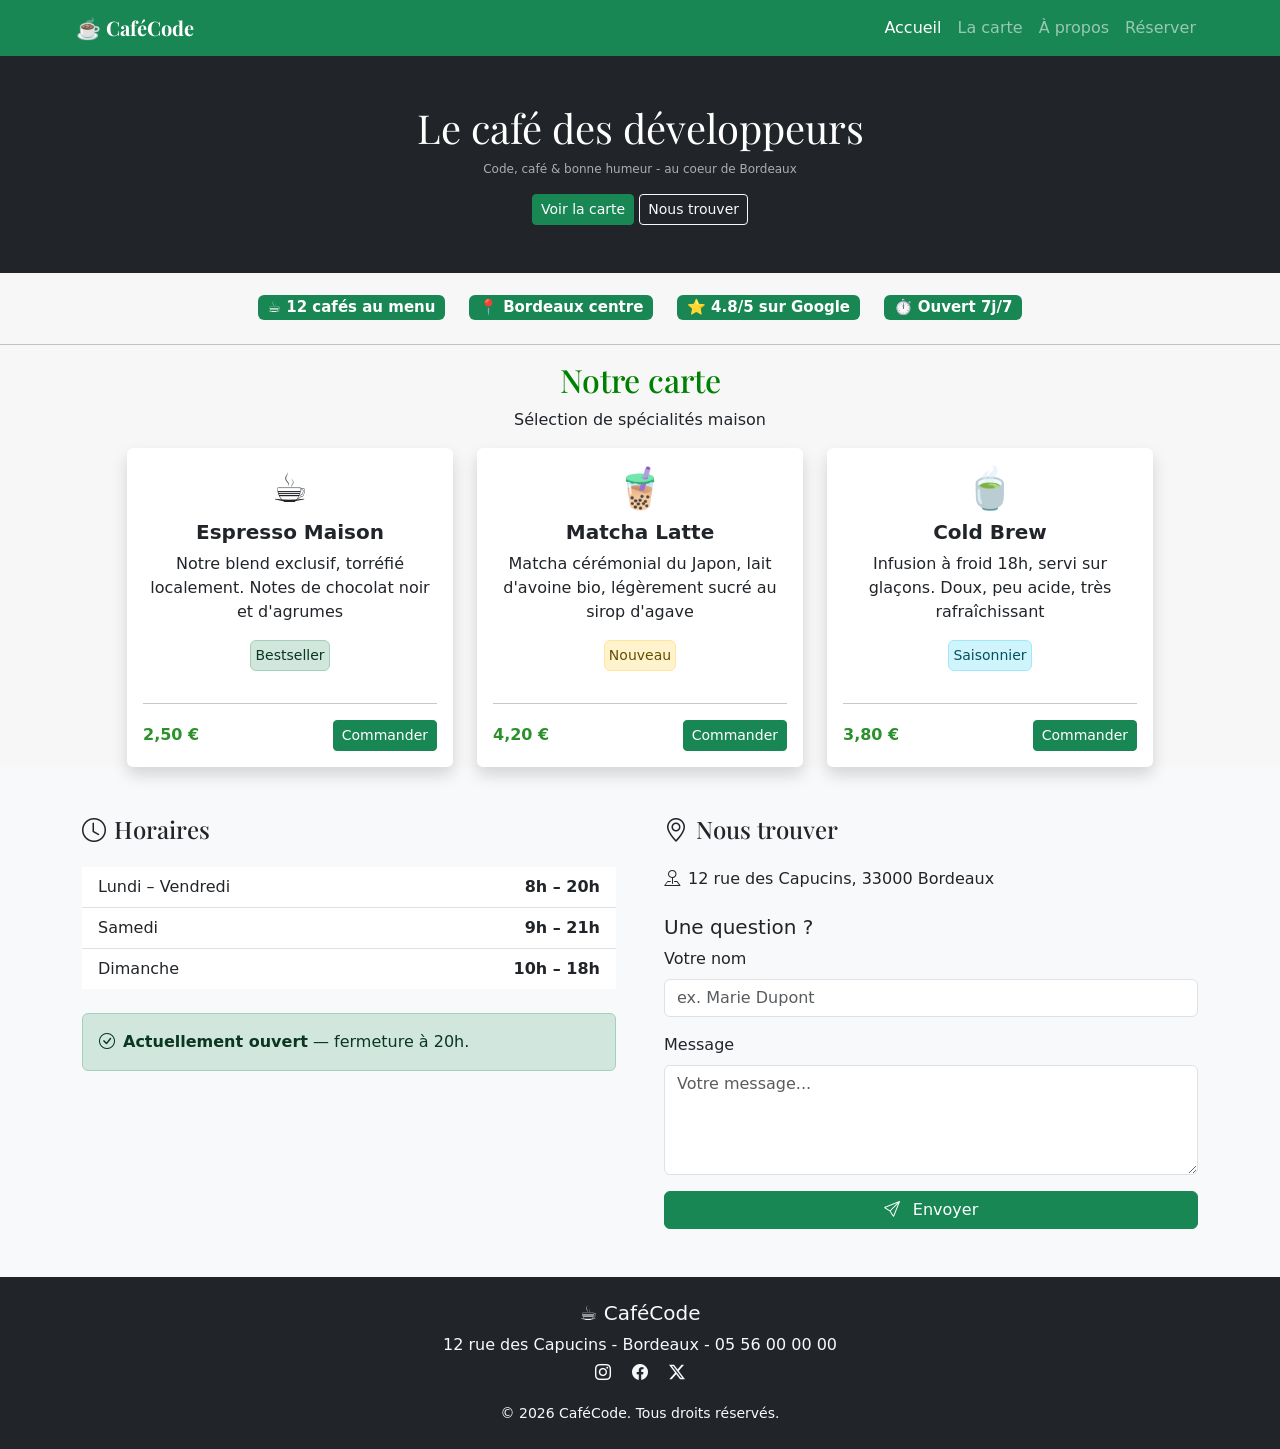
==== index.html @ e6d4447f "Rename cafecode.html to index.html" ====
<!DOCTYPE html>
<html lang="en">

<head>
  <meta charset="UTF-8">
  <meta name="viewport" content="width=device-width, initial-scale=1.0">
  <title>CafeCode</title>
  <link rel="preconnect" href="https://fonts.googleapis.com">
  <link rel="preconnect" href="https://fonts.gstatic.com" crossorigin>
  <link href="https://fonts.googleapis.com/css2?family=Playfair+Display:ital,wght@0,400..900;1,400..900&display=swap"
    rel="stylesheet">
  <link href="https://cdn.jsdelivr.net/npm/bootstrap@5.3.3/dist/css/bootstrap.min.css" rel="stylesheet">
  <link href="style.css" rel="stylesheet">

  <script src="https://cdn.jsdelivr.net/npm/bootstrap@5.3.3/dist/js/bootstrap.bundle.min.js"></script>
</head>

<body style="background-color: rgb(247, 247, 247);">
    <!-- Barre de navigation -->
    <nav class="navbar navbar-expand-sm bg-success navbar-dark" style="padding-left: 5%; padding-right: 5%;">
        <!-- fixed-top : pour le fixer sur toute la page, mais dans ce cas, pas besoin -->
        <div class="container-fluid"> <!-- Liste des éléments du header -->
            <span class="navbar-brand" style="font-family: 'Playfair Display'"><b>☕️ CaféCode</b>
            </span>
            <button class="navbar-toggler" type="button" data-bs-toggle="collapse" data-bs-target="#navbarNav"
                aria-controls="navbarNav" aria-expanded="false" aria-label="Toggle navigation">
                <span class="navbar-toggler-icon"></span>
            </button>
            <div class="collapse navbar-collapse" id="navbarNav">
                <ul class="navbar-nav ms-auto"> <!-- Liste d'élément, ms-auto permet d'aligner a droite -->
                    <li class="nav-item">
                        <a class="nav-link active" href="cafecode.html">Accueil</a>
                    </li>
                    <li class="nav-item">
                        <a class="nav-link" href="la_carte.html">La carte</a>
                    </li>
                    <li class="nav-item">
                        <a class="nav-link" href="#">À propos</a>
                    </li>
                    <li class="nav-item">
                        <a class="nav-link " href="reserver.html">Réserver</a>
                    </li>
                </ul>
            </div>
        </div>
    </nav>


  <div class="container-fluid bg-dark text-white p-5"> <!-- div du truc noir -->
    <h1 class="text-center" style="font-family: 'Playfair Display'; font-weight: normal;">Le café des développeurs</h1>
    <p class="text-center" style="font-size: 75%; color: rgb(173, 173, 173);">Code, café & bonne humeur - au coeur de
      Bordeaux</p>
    <div class="text-center">
      <a href="la_carte.html" class="btn btn-success btn-sm">Voir la carte</a>
      <a href="reserver.html" class="btn btn-sm btn-outline-light">Nous trouver</a>
    </div>
  </div>

  <div class="d-flex gap-4 justify-content-center" style="padding-top: 20px">
    <h5><span class="badge bg-success">☕ 12 cafés au menu</span></h5>
    <h5><span class="badge bg-success">📍 Bordeaux centre</span></h5>
    <h5><span class="badge bg-success">⭐ 4.8/5 sur Google</span></h5>
    <h5><span class="badge bg-success">⏱️ Ouvert 7j/7</span></h5>
  </div>
  <hr />

  <div class="container">
    <div class="text-center">
      <h2 style="font-family: 'Playfair Display'; color: green">Notre carte</h2>
      <p>Sélection de spécialités maison</p>
    </div>
    <div class="row justify-content-md-center">

      <!-- Card 1 -->
      <div class="col-md-4" style="width: 350px;">
        <div class="card h-100 border-0 shadow">
          <div class="card-body">
            <div class="text-center">
              <h1 class="card-title">☕</h1>
              <h5><strong>Espresso Maison</strong></h5>
              <p class="card-text">Notre blend exclusif, torréfié localement. Notes de chocolat noir et d'agrumes</p>
              <div class="alert alert-success p-1 small d-inline-block">Bestseller</div>
            </div>
            <hr />
            <div class="d-flex justify-content-between align-items-center mt-3">
              <div style="color: #2b912b;"><strong>2,50 €</strong></div>
              <a href="#" class="btn btn-success btn-sm">Commander</a>
            </div>
          </div>
        </div>
      </div>

      <!-- Card 2 -->
      <div class="col-md-4" style="width: 350px;">
        <div class="card h-100 border-0 shadow">
          <div class="card-body">
            <div class="text-center">
              <h1 class="card-title">🧋</h1>
              <h5><strong>Matcha Latte</strong></h5>
              <p class="card-text">Matcha cérémonial du Japon, lait d'avoine bio, légèrement sucré au sirop d'agave</p>
              <div class="alert alert-warning p-1 small d-inline-block">Nouveau</div>
            </div>
            <hr />
            <div class="d-flex justify-content-between align-items-center mt-3">
              <div style="color: #2b912b;"><strong>4,20 €</strong></div>
              <a href="#" class="btn btn-success btn-sm">Commander</a>
            </div>
          </div>
        </div>
      </div>

      <!-- Card 3 -->
      <div class="col-md-4" style="width: 350px;">
        <div class="card h-100 border-0 shadow">
          <div class="card-body">
            <div class="text-center">
              <h1 class="card-title">🍵</h1>
              <h5><strong>Cold Brew</strong></h5>
              <p class="card-text">Infusion à froid 18h, servi sur glaçons. Doux, peu acide, très rafraîchissant</p>
              <div class="alert alert-info p-1 small d-inline-block">Saisonnier</div>
            </div>
            <hr />
            <div class="d-flex justify-content-between align-items-center mt-3">
              <div style="color: #2b912b;"><strong>3,80 €</strong></div>
              <a href="#" class="btn btn-success btn-sm">Commander</a>
            </div>
          </div>
        </div>
      </div>
    </div>
  </div>

  <section class="py-5 bg-light">
    <div class="container">
      <div class="row g-5">

        <!-- Horaires -->
        <div class="col-md-6">
          <h4 class="mb-4">
            <p style="font-family: 'Playfair Display'"><i class="bi bi-clock me-2"></i></i>Horaires</p>

          </h4>

          <ul class="list-group list-group-flush">
            <li class="list-group-item d-flex justify-content-between">
              <span>Lundi – Vendredi</span>
              <strong>8h – 20h</strong>
            </li>
            <li class="list-group-item d-flex justify-content-between">
              <span>Samedi</span>
              <strong>9h – 21h</strong>
            </li>
            <li class="list-group-item d-flex justify-content-between">
              <span>Dimanche</span>
              <strong>10h – 18h</strong>
            </li>
          </ul>

          <div class="alert alert-success mt-4 d-flex align-items-center">
            <i class="bi bi-check-circle me-2"></i>
            <div>
              <strong>Actuellement ouvert</strong> — fermeture à 20h.
            </div>
          </div>
        </div>

        <!-- Nous trouver -->
        <div class="col-md-6">
          <h4 class="mb-4">
            <p style="font-family: 'Playfair Display'"><i class="bi bi-geo-alt me-2 "></i>Nous trouver</p>
          </h4>

          <p style="color: grey;"></p><i class="bi bi-pin-map me-2"></i></i>12 rue des Capucins, 33000 Bordeaux</p>

          <h5 class="mt-4">Une question ?</h5>

          <form>
            <div class="mb-3">
              <label class="form-label">Votre nom</label>
              <input type="text" class="form-control" placeholder="ex. Marie Dupont">
            </div>

            <div class="mb-3">
              <label class="form-label">Message</label>
              <textarea class="form-control" rows="4" placeholder="Votre message..."></textarea>
            </div>

            <button type="submit" class="btn btn-success w-100">
              <i class="bi bi-send me-2"></i>
              Envoyer
            </button>
          </form>
        </div>

      </div>
    </div>
  </section>
  </div>
  <!-- FOOTER -->
  <footer class="bg-dark text-light py-4">
    <div class="container text-center">
      <h5 class="mb-2">☕️ CaféCode</h5>
      <p class="mb-1">
        12 rue des Capucins - Bordeaux - 05 56 00 00 00
      </p>

      <div class="mb-3">
        <a href="#" class="text-light me-3"><i class="bi bi-instagram"></i></a>
        <a href="#" class="text-light me-3"><i class="bi bi-facebook"></i></a>
        <a href="#" class="text-light"><i class="bi bi-twitter-x"></i></a>
      </div>

      <small>© 2026 CaféCode. Tous droits réservés.</small>
    </div>
  </footer>

  <!-- Liste des émoticones : -->
  <link rel="stylesheet" href="https://cdn.jsdelivr.net/npm/bootstrap-icons@1.11.1/font/bootstrap-icons.css">

</body>

</html>
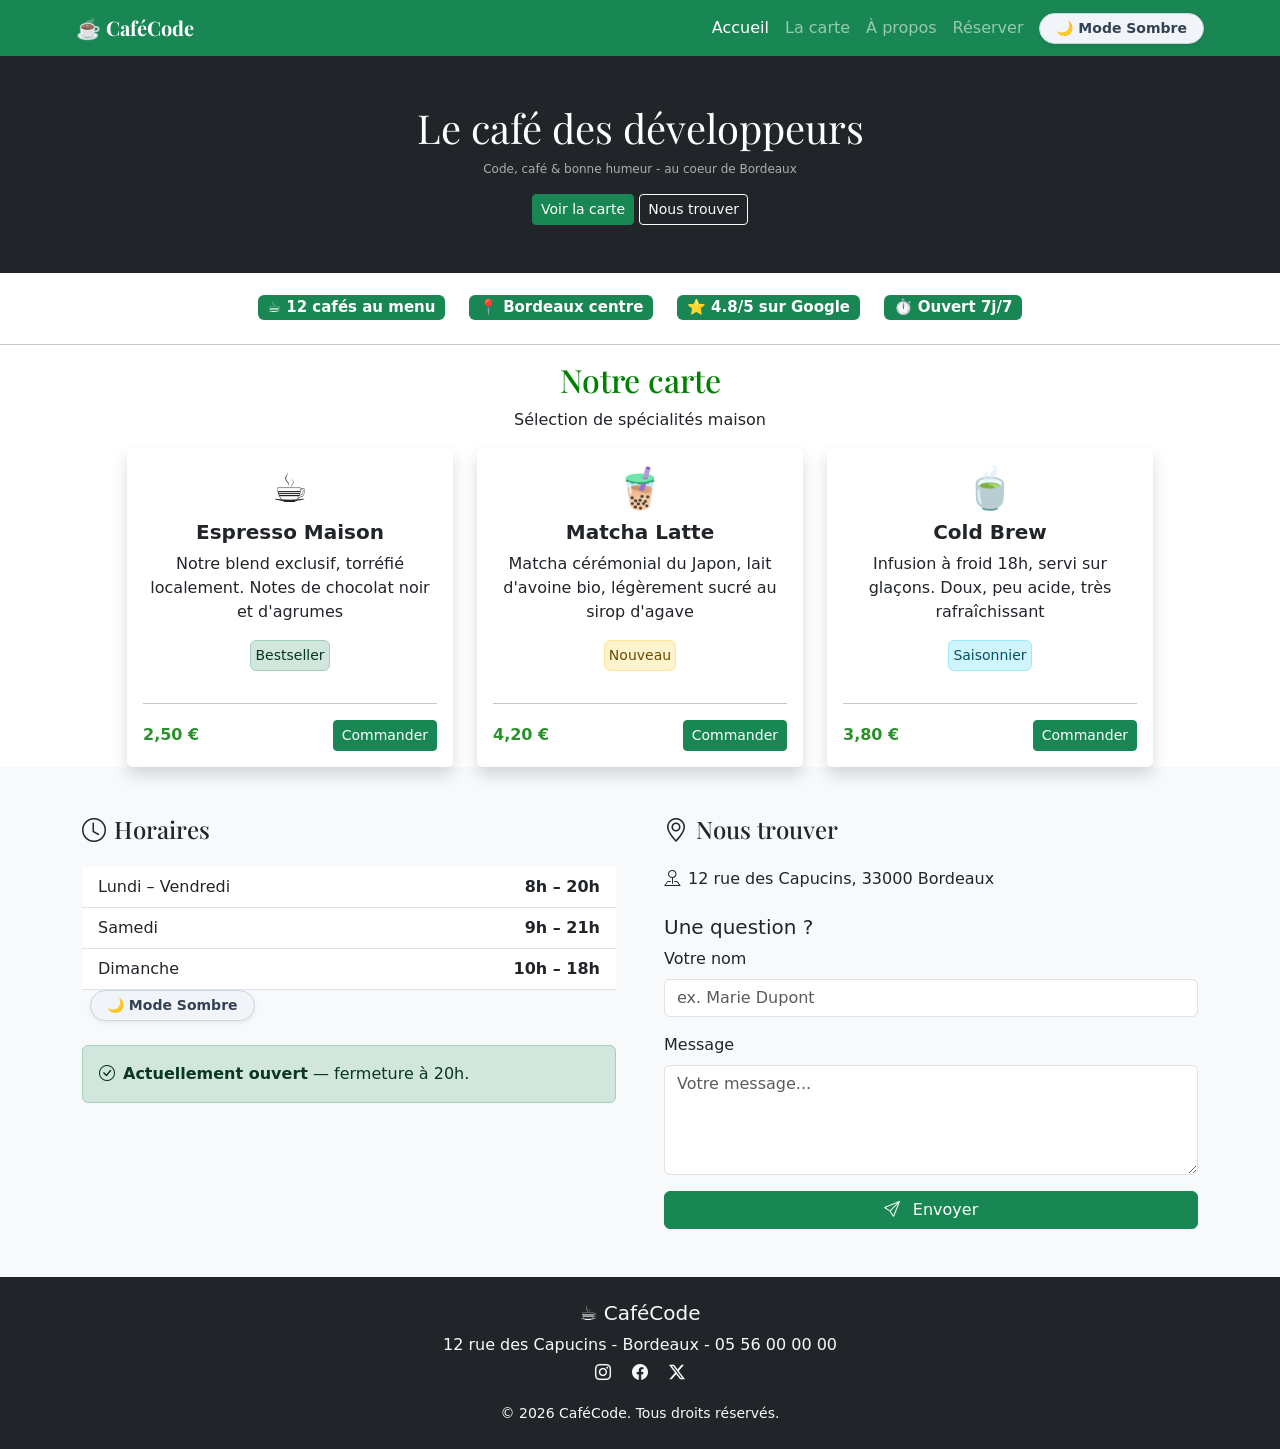
==== commit fe602ecc: "feat: implement dark mode toggle and dynamic theme persistence across pages" ====
--- a/index.html
+++ b/index.html
@@ -13,9 +13,10 @@
   <link href="style.css" rel="stylesheet">
 
   <script src="https://cdn.jsdelivr.net/npm/bootstrap@5.3.3/dist/js/bootstrap.bundle.min.js"></script>
+  <script src="theme.js"></script>
 </head>
 
-<body style="background-color: rgb(247, 247, 247);">
+<body>
     <!-- Barre de navigation -->
     <nav class="navbar navbar-expand-sm bg-success navbar-dark" style="padding-left: 5%; padding-right: 5%;">
         <!-- fixed-top : pour le fixer sur toute la page, mais dans ce cas, pas besoin -->
@@ -29,16 +30,22 @@
             <div class="collapse navbar-collapse" id="navbarNav">
                 <ul class="navbar-nav ms-auto"> <!-- Liste d'élément, ms-auto permet d'aligner a droite -->
                     <li class="nav-item">
-                        <a class="nav-link active" href="cafecode.html">Accueil</a>
+                        <a class="nav-link active" href="index.html">Accueil</a>
                     </li>
                     <li class="nav-item">
                         <a class="nav-link" href="la_carte.html">La carte</a>
                     </li>
                     <li class="nav-item">
-                        <a class="nav-link" href="#">À propos</a>
+                        <a class="nav-link" href="a_propos.html">À propos</a>
                     </li>
                     <li class="nav-item">
                         <a class="nav-link " href="reserver.html">Réserver</a>
+                    </li>
+                
+                <li class="nav-item ms-sm-2 d-flex align-items-center">
+                        <button class="btn btn-light btn-sm rounded-pill px-3 fw-semibold shadow-sm theme-toggle-btn" type="button">
+                            <span class="theme-text">🌙 Mode Sombre</span>
+                        </button>
                     </li>
                 </ul>
             </div>
@@ -74,17 +81,19 @@
       <!-- Card 1 -->
       <div class="col-md-4" style="width: 350px;">
         <div class="card h-100 border-0 shadow">
-          <div class="card-body">
+          <div class="card-body d-flex flex-column">
             <div class="text-center">
               <h1 class="card-title">☕</h1>
               <h5><strong>Espresso Maison</strong></h5>
               <p class="card-text">Notre blend exclusif, torréfié localement. Notes de chocolat noir et d'agrumes</p>
               <div class="alert alert-success p-1 small d-inline-block">Bestseller</div>
             </div>
-            <hr />
-            <div class="d-flex justify-content-between align-items-center mt-3">
-              <div style="color: #2b912b;"><strong>2,50 €</strong></div>
-              <a href="#" class="btn btn-success btn-sm">Commander</a>
+            <div class="mt-auto">
+              <hr />
+              <div class="d-flex justify-content-between align-items-center">
+                <div style="color: #2b912b;"><strong>2,50 €</strong></div>
+                <a href="#" class="btn btn-success btn-sm">Commander</a>
+              </div>
             </div>
           </div>
         </div>
@@ -93,17 +102,19 @@
       <!-- Card 2 -->
       <div class="col-md-4" style="width: 350px;">
         <div class="card h-100 border-0 shadow">
-          <div class="card-body">
+          <div class="card-body d-flex flex-column">
             <div class="text-center">
               <h1 class="card-title">🧋</h1>
               <h5><strong>Matcha Latte</strong></h5>
               <p class="card-text">Matcha cérémonial du Japon, lait d'avoine bio, légèrement sucré au sirop d'agave</p>
               <div class="alert alert-warning p-1 small d-inline-block">Nouveau</div>
             </div>
-            <hr />
-            <div class="d-flex justify-content-between align-items-center mt-3">
-              <div style="color: #2b912b;"><strong>4,20 €</strong></div>
-              <a href="#" class="btn btn-success btn-sm">Commander</a>
+            <div class="mt-auto">
+              <hr />
+              <div class="d-flex justify-content-between align-items-center">
+                <div style="color: #2b912b;"><strong>4,20 €</strong></div>
+                <a href="#" class="btn btn-success btn-sm">Commander</a>
+              </div>
             </div>
           </div>
         </div>
@@ -112,17 +123,19 @@
       <!-- Card 3 -->
       <div class="col-md-4" style="width: 350px;">
         <div class="card h-100 border-0 shadow">
-          <div class="card-body">
+          <div class="card-body d-flex flex-column">
             <div class="text-center">
               <h1 class="card-title">🍵</h1>
               <h5><strong>Cold Brew</strong></h5>
               <p class="card-text">Infusion à froid 18h, servi sur glaçons. Doux, peu acide, très rafraîchissant</p>
               <div class="alert alert-info p-1 small d-inline-block">Saisonnier</div>
             </div>
-            <hr />
-            <div class="d-flex justify-content-between align-items-center mt-3">
-              <div style="color: #2b912b;"><strong>3,80 €</strong></div>
-              <a href="#" class="btn btn-success btn-sm">Commander</a>
+            <div class="mt-auto">
+              <hr />
+              <div class="d-flex justify-content-between align-items-center">
+                <div style="color: #2b912b;"><strong>3,80 €</strong></div>
+                <a href="#" class="btn btn-success btn-sm">Commander</a>
+              </div>
             </div>
           </div>
         </div>
@@ -154,7 +167,13 @@
               <span>Dimanche</span>
               <strong>10h – 18h</strong>
             </li>
-          </ul>
+          
+                <li class="nav-item ms-sm-2 d-flex align-items-center">
+                        <button class="btn btn-light btn-sm rounded-pill px-3 fw-semibold shadow-sm theme-toggle-btn" type="button">
+                            <span class="theme-text">🌙 Mode Sombre</span>
+                        </button>
+                    </li>
+                </ul>
 
           <div class="alert alert-success mt-4 d-flex align-items-center">
             <i class="bi bi-check-circle me-2"></i>
--- a/style.css
+++ b/style.css
@@ -0,0 +1,93 @@
+/* --- Variables & Base --- */
+html {
+    background-color: #198754;
+}
+
+body {
+    background-color: var(--bs-body-bg, #f7f7f7);
+    transition: background-color 0.3s ease, color 0.3s ease;
+}
+
+/* Thème Sombre d'origine */
+[data-bs-theme="dark"] {
+    --bs-body-bg: #121820;
+    --bs-body-color: #e5e7eb;
+}
+
+[data-bs-theme="dark"] body {
+    background-color: #121820 !important;
+}
+
+[data-bs-theme="dark"] .card {
+    background-color: #1a222d !important;
+    border-color: #2a3442 !important;
+    color: #e5e7eb !important;
+}
+
+[data-bs-theme="dark"] .bg-light {
+    background-color: #161e28 !important;
+}
+
+[data-bs-theme="dark"] .bg-white {
+    background-color: #1a222d !important;
+}
+
+[data-bs-theme="dark"] .list-group-item {
+    background-color: #1a222d !important;
+    color: #e5e7eb !important;
+    border-color: #2a3442 !important;
+}
+
+[data-bs-theme="dark"] .table {
+    color: #e5e7eb !important;
+    border-color: #2a3442 !important;
+}
+
+[data-bs-theme="dark"] .table-light {
+    background-color: #222d3d !important;
+    color: #f3f4f6 !important;
+}
+
+[data-bs-theme="dark"] .form-control {
+    background-color: #121820 !important;
+    border-color: #2a3442 !important;
+    color: #f3f4f6 !important;
+}
+
+[data-bs-theme="dark"] .form-control:focus {
+    background-color: #121820 !important;
+    border-color: #198754 !important;
+    color: #ffffff !important;
+}
+
+[data-bs-theme="dark"] hr {
+    border-color: #2a3442 !important;
+    opacity: 0.5;
+}
+
+
+
+/* Style dynamique du bouton Dark Mode */
+.theme-toggle-btn {
+    background-color: #f1f5f9 !important; /* Blanc grisé */
+    color: #334155 !important;           /* Texte gris anthracite */
+    border: 1px solid #cbd5e1 !important;
+    transition: all 0.2s ease !important;
+}
+
+.theme-toggle-btn:hover {
+    background-color: #e2e8f0 !important;
+    color: #0f172a !important;
+}
+
+/* En mode sombre : Noir grisé */
+[data-bs-theme="dark"] .theme-toggle-btn {
+    background-color: #1e293b !important; /* Noir/ardoise grisé */
+    color: #f8fafc !important;           /* Texte blanc cassé */
+    border: 1px solid #334155 !important;
+}
+
+[data-bs-theme="dark"] .theme-toggle-btn:hover {
+    background-color: #334155 !important;
+    color: #ffffff !important;
+}
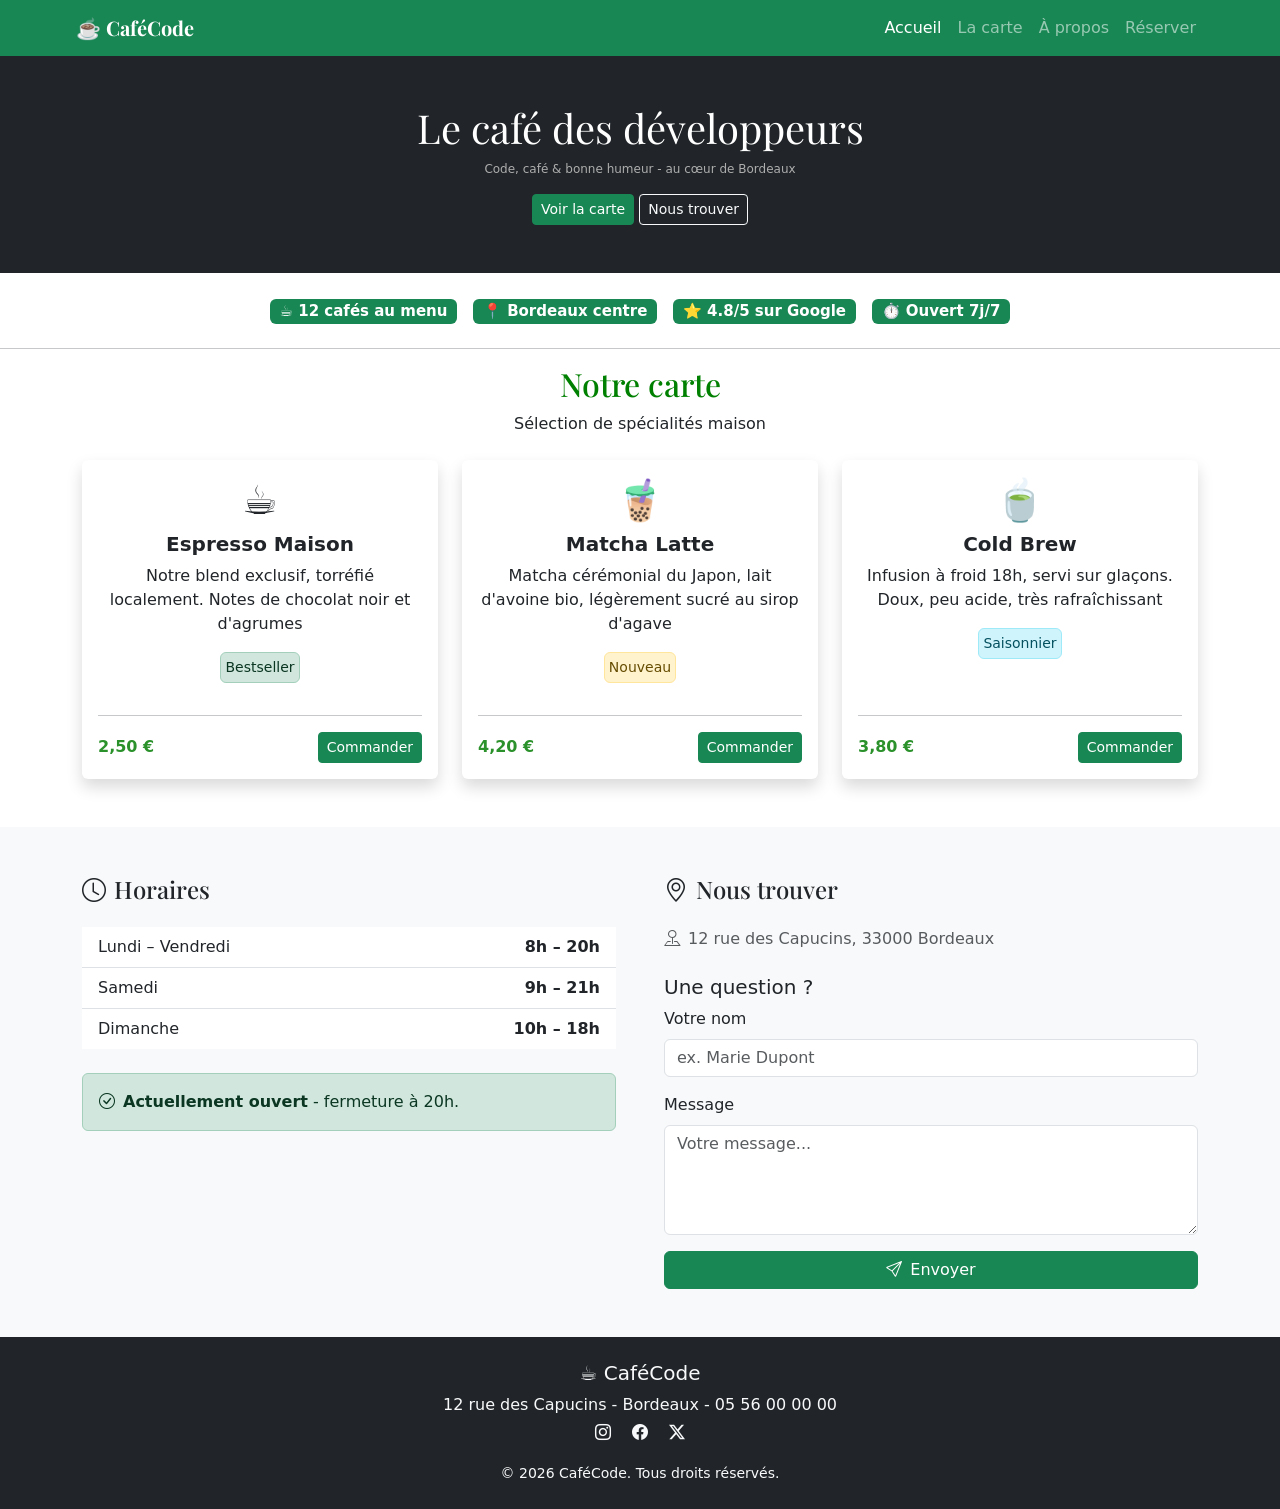
==== commit a3e082d6: "fix: auto device theme, bootstrap icons, valid HTML and responsive grid" ====
--- a/index.html
+++ b/index.html
@@ -1,15 +1,16 @@
 <!DOCTYPE html>
-<html lang="en">
+<html lang="fr">
 
 <head>
   <meta charset="UTF-8">
   <meta name="viewport" content="width=device-width, initial-scale=1.0">
-  <title>CafeCode</title>
+  <title>CaféCode</title>
   <link rel="preconnect" href="https://fonts.googleapis.com">
   <link rel="preconnect" href="https://fonts.gstatic.com" crossorigin>
   <link href="https://fonts.googleapis.com/css2?family=Playfair+Display:ital,wght@0,400..900;1,400..900&display=swap"
     rel="stylesheet">
   <link href="https://cdn.jsdelivr.net/npm/bootstrap@5.3.3/dist/css/bootstrap.min.css" rel="stylesheet">
+  <link rel="stylesheet" href="https://cdn.jsdelivr.net/npm/bootstrap-icons@1.11.3/font/bootstrap-icons.min.css">
   <link href="style.css" rel="stylesheet">
 
   <script src="https://cdn.jsdelivr.net/npm/bootstrap@5.3.3/dist/js/bootstrap.bundle.min.js"></script>
@@ -17,53 +18,45 @@
 </head>
 
 <body>
-    <!-- Barre de navigation -->
-    <nav class="navbar navbar-expand-sm bg-success navbar-dark" style="padding-left: 5%; padding-right: 5%;">
-        <!-- fixed-top : pour le fixer sur toute la page, mais dans ce cas, pas besoin -->
-        <div class="container-fluid"> <!-- Liste des éléments du header -->
-            <span class="navbar-brand" style="font-family: 'Playfair Display'"><b>☕️ CaféCode</b>
-            </span>
-            <button class="navbar-toggler" type="button" data-bs-toggle="collapse" data-bs-target="#navbarNav"
-                aria-controls="navbarNav" aria-expanded="false" aria-label="Toggle navigation">
-                <span class="navbar-toggler-icon"></span>
-            </button>
-            <div class="collapse navbar-collapse" id="navbarNav">
-                <ul class="navbar-nav ms-auto"> <!-- Liste d'élément, ms-auto permet d'aligner a droite -->
-                    <li class="nav-item">
-                        <a class="nav-link active" href="index.html">Accueil</a>
-                    </li>
-                    <li class="nav-item">
-                        <a class="nav-link" href="la_carte.html">La carte</a>
-                    </li>
-                    <li class="nav-item">
-                        <a class="nav-link" href="a_propos.html">À propos</a>
-                    </li>
-                    <li class="nav-item">
-                        <a class="nav-link " href="reserver.html">Réserver</a>
-                    </li>
-                
-                <li class="nav-item ms-sm-2 d-flex align-items-center">
-                        <button class="btn btn-light btn-sm rounded-pill px-3 fw-semibold shadow-sm theme-toggle-btn" type="button">
-                            <span class="theme-text">🌙 Mode Sombre</span>
-                        </button>
-                    </li>
-                </ul>
-            </div>
-        </div>
-    </nav>
-
-
-  <div class="container-fluid bg-dark text-white p-5"> <!-- div du truc noir -->
+  <!-- Barre de navigation -->
+  <nav class="navbar navbar-expand-sm bg-success navbar-dark" style="padding-left: 5%; padding-right: 5%;">
+    <div class="container-fluid">
+      <a class="navbar-brand" href="index.html" style="font-family: 'Playfair Display'"><b>☕️ CaféCode</b></a>
+      <button class="navbar-toggler" type="button" data-bs-toggle="collapse" data-bs-target="#navbarNav"
+        aria-controls="navbarNav" aria-expanded="false" aria-label="Toggle navigation">
+        <span class="navbar-toggler-icon"></span>
+      </button>
+      <div class="collapse navbar-collapse" id="navbarNav">
+        <ul class="navbar-nav ms-auto">
+          <li class="nav-item">
+            <a class="nav-link active" href="index.html">Accueil</a>
+          </li>
+          <li class="nav-item">
+            <a class="nav-link" href="la_carte.html">La carte</a>
+          </li>
+          <li class="nav-item">
+            <a class="nav-link" href="a_propos.html">À propos</a>
+          </li>
+          <li class="nav-item">
+            <a class="nav-link" href="reserver.html">Réserver</a>
+          </li>
+        </ul>
+      </div>
+    </div>
+  </nav>
+
+  <!-- Hero -->
+  <div class="container-fluid bg-dark text-white p-5">
     <h1 class="text-center" style="font-family: 'Playfair Display'; font-weight: normal;">Le café des développeurs</h1>
-    <p class="text-center" style="font-size: 75%; color: rgb(173, 173, 173);">Code, café & bonne humeur - au coeur de
-      Bordeaux</p>
+    <p class="text-center" style="font-size: 75%; color: rgb(173, 173, 173);">Code, café &amp; bonne humeur - au cœur de Bordeaux</p>
     <div class="text-center">
       <a href="la_carte.html" class="btn btn-success btn-sm">Voir la carte</a>
       <a href="reserver.html" class="btn btn-sm btn-outline-light">Nous trouver</a>
     </div>
   </div>
 
-  <div class="d-flex gap-4 justify-content-center" style="padding-top: 20px">
+  <!-- Badges -->
+  <div class="d-flex flex-wrap gap-3 justify-content-center px-3 pt-4">
     <h5><span class="badge bg-success">☕ 12 cafés au menu</span></h5>
     <h5><span class="badge bg-success">📍 Bordeaux centre</span></h5>
     <h5><span class="badge bg-success">⭐ 4.8/5 sur Google</span></h5>
@@ -71,15 +64,16 @@
   </div>
   <hr />
 
-  <div class="container">
-    <div class="text-center">
+  <!-- Notre carte -->
+  <div class="container pb-5">
+    <div class="text-center mb-4">
       <h2 style="font-family: 'Playfair Display'; color: green">Notre carte</h2>
       <p>Sélection de spécialités maison</p>
     </div>
-    <div class="row justify-content-md-center">
+    <div class="row g-4 justify-content-center">
 
       <!-- Card 1 -->
-      <div class="col-md-4" style="width: 350px;">
+      <div class="col-12 col-md-6 col-lg-4">
         <div class="card h-100 border-0 shadow">
           <div class="card-body d-flex flex-column">
             <div class="text-center">
@@ -92,7 +86,7 @@
               <hr />
               <div class="d-flex justify-content-between align-items-center">
                 <div style="color: #2b912b;"><strong>2,50 €</strong></div>
-                <a href="#" class="btn btn-success btn-sm">Commander</a>
+                <a href="la_carte.html" class="btn btn-success btn-sm">Commander</a>
               </div>
             </div>
           </div>
@@ -100,7 +94,7 @@
       </div>
 
       <!-- Card 2 -->
-      <div class="col-md-4" style="width: 350px;">
+      <div class="col-12 col-md-6 col-lg-4">
         <div class="card h-100 border-0 shadow">
           <div class="card-body d-flex flex-column">
             <div class="text-center">
@@ -113,7 +107,7 @@
               <hr />
               <div class="d-flex justify-content-between align-items-center">
                 <div style="color: #2b912b;"><strong>4,20 €</strong></div>
-                <a href="#" class="btn btn-success btn-sm">Commander</a>
+                <a href="la_carte.html" class="btn btn-success btn-sm">Commander</a>
               </div>
             </div>
           </div>
@@ -121,7 +115,7 @@
       </div>
 
       <!-- Card 3 -->
-      <div class="col-md-4" style="width: 350px;">
+      <div class="col-12 col-md-6 col-lg-4">
         <div class="card h-100 border-0 shadow">
           <div class="card-body d-flex flex-column">
             <div class="text-center">
@@ -134,24 +128,25 @@
               <hr />
               <div class="d-flex justify-content-between align-items-center">
                 <div style="color: #2b912b;"><strong>3,80 €</strong></div>
-                <a href="#" class="btn btn-success btn-sm">Commander</a>
+                <a href="la_carte.html" class="btn btn-success btn-sm">Commander</a>
               </div>
             </div>
           </div>
         </div>
       </div>
+
     </div>
   </div>
 
+  <!-- Horaires & Contact -->
   <section class="py-5 bg-light">
     <div class="container">
       <div class="row g-5">
 
         <!-- Horaires -->
         <div class="col-md-6">
-          <h4 class="mb-4">
-            <p style="font-family: 'Playfair Display'"><i class="bi bi-clock me-2"></i></i>Horaires</p>
-
+          <h4 class="mb-4" style="font-family: 'Playfair Display';">
+            <i class="bi bi-clock me-2"></i>Horaires
           </h4>
 
           <ul class="list-group list-group-flush">
@@ -167,29 +162,23 @@
               <span>Dimanche</span>
               <strong>10h – 18h</strong>
             </li>
-          
-                <li class="nav-item ms-sm-2 d-flex align-items-center">
-                        <button class="btn btn-light btn-sm rounded-pill px-3 fw-semibold shadow-sm theme-toggle-btn" type="button">
-                            <span class="theme-text">🌙 Mode Sombre</span>
-                        </button>
-                    </li>
-                </ul>
+          </ul>
 
           <div class="alert alert-success mt-4 d-flex align-items-center">
             <i class="bi bi-check-circle me-2"></i>
             <div>
-              <strong>Actuellement ouvert</strong> — fermeture à 20h.
+              <strong>Actuellement ouvert</strong> - fermeture à 20h.
             </div>
           </div>
         </div>
 
         <!-- Nous trouver -->
         <div class="col-md-6">
-          <h4 class="mb-4">
-            <p style="font-family: 'Playfair Display'"><i class="bi bi-geo-alt me-2 "></i>Nous trouver</p>
+          <h4 class="mb-4" style="font-family: 'Playfair Display';">
+            <i class="bi bi-geo-alt me-2"></i>Nous trouver
           </h4>
 
-          <p style="color: grey;"></p><i class="bi bi-pin-map me-2"></i></i>12 rue des Capucins, 33000 Bordeaux</p>
+          <p class="text-muted"><i class="bi bi-pin-map me-2"></i>12 rue des Capucins, 33000 Bordeaux</p>
 
           <h5 class="mt-4">Une question ?</h5>
 
@@ -205,8 +194,7 @@
             </div>
 
             <button type="submit" class="btn btn-success w-100">
-              <i class="bi bi-send me-2"></i>
-              Envoyer
+              <i class="bi bi-send me-2"></i>Envoyer
             </button>
           </form>
         </div>
@@ -214,7 +202,7 @@
       </div>
     </div>
   </section>
-  </div>
+
   <!-- FOOTER -->
   <footer class="bg-dark text-light py-4">
     <div class="container text-center">
@@ -224,18 +212,15 @@
       </p>
 
       <div class="mb-3">
-        <a href="#" class="text-light me-3"><i class="bi bi-instagram"></i></a>
-        <a href="#" class="text-light me-3"><i class="bi bi-facebook"></i></a>
-        <a href="#" class="text-light"><i class="bi bi-twitter-x"></i></a>
+        <a href="#" class="text-light me-3" aria-label="Instagram"><i class="bi bi-instagram"></i></a>
+        <a href="#" class="text-light me-3" aria-label="Facebook"><i class="bi bi-facebook"></i></a>
+        <a href="#" class="text-light" aria-label="X"><i class="bi bi-twitter-x"></i></a>
       </div>
 
       <small>© 2026 CaféCode. Tous droits réservés.</small>
     </div>
   </footer>
 
-  <!-- Liste des émoticones : -->
-  <link rel="stylesheet" href="https://cdn.jsdelivr.net/npm/bootstrap-icons@1.11.1/font/bootstrap-icons.css">
-
 </body>
 
 </html>
--- a/style.css
+++ b/style.css
@@ -1,14 +1,10 @@
 /* --- Variables & Base --- */
-html {
-    background-color: #198754;
-}
-
 body {
     background-color: var(--bs-body-bg, #f7f7f7);
     transition: background-color 0.3s ease, color 0.3s ease;
 }
 
-/* Thème Sombre d'origine */
+/* Thème Sombre automatique */
 [data-bs-theme="dark"] {
     --bs-body-bg: #121820;
     --bs-body-color: #e5e7eb;
@@ -64,30 +60,3 @@
     border-color: #2a3442 !important;
     opacity: 0.5;
 }
-
-
-
-/* Style dynamique du bouton Dark Mode */
-.theme-toggle-btn {
-    background-color: #f1f5f9 !important; /* Blanc grisé */
-    color: #334155 !important;           /* Texte gris anthracite */
-    border: 1px solid #cbd5e1 !important;
-    transition: all 0.2s ease !important;
-}
-
-.theme-toggle-btn:hover {
-    background-color: #e2e8f0 !important;
-    color: #0f172a !important;
-}
-
-/* En mode sombre : Noir grisé */
-[data-bs-theme="dark"] .theme-toggle-btn {
-    background-color: #1e293b !important; /* Noir/ardoise grisé */
-    color: #f8fafc !important;           /* Texte blanc cassé */
-    border: 1px solid #334155 !important;
-}
-
-[data-bs-theme="dark"] .theme-toggle-btn:hover {
-    background-color: #334155 !important;
-    color: #ffffff !important;
-}
